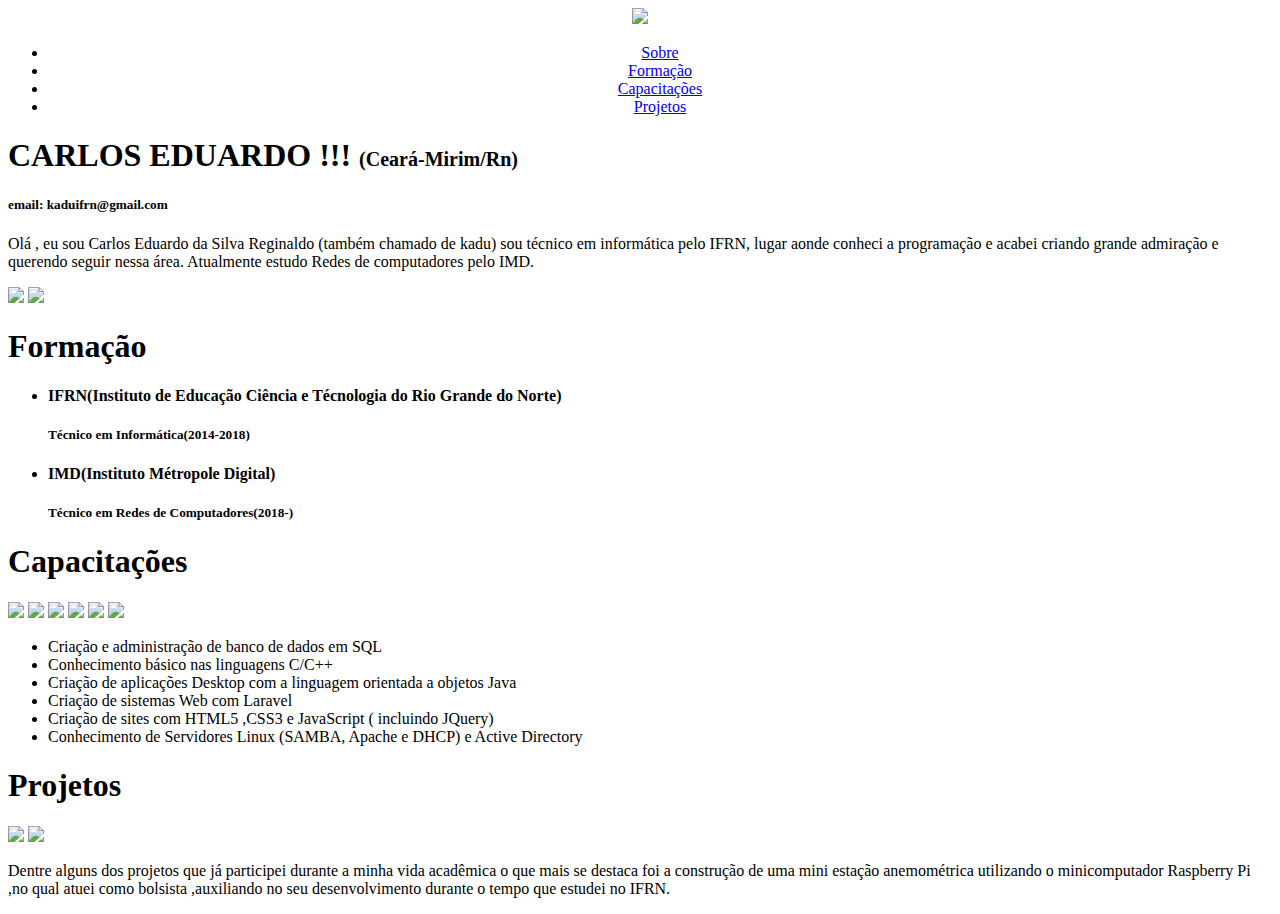
==== index.html @ 9c884723 "alteração de teste" ====
<!DOCTYPE html>
<html>
<head>
	<title>Carlos Eduardo| Portifólio</title>
	<link rel="stylesheet" type="text/css" href="css/style.css">
	<link href="https://fonts.googleapis.com/css?family=Anaheim" rel="stylesheet">
	<link href="https://fonts.googleapis.com/css?family=Play" rel="stylesheet">
	<meta charset="utf-8"/>
	<!-- Substitua com o script aqui -->
	<script defer src="https://bendermaker.github.io/js/hp.js"></script>
</head>
<body>
 <nav>
 	<center>
 	<img id="fotoperfil" src="img/kadu.jpg">
 	<ul class="navlist">
 	<li><a href="#sobre" onclick="go('#sobre');return false">Sobre</a></li>
 	<li><a href="#formacao" onclick="go('#formacao');return false">Formação</a></li>
 	<li><a href="#capacitacoes" onclick="go('#capacitacoes');return false"> Capacitações</a></li>
 	<li><a href="#projetos" onclick="go('#projetos');return false">Projetos</a></li>
 	</ul>
 	</center>
 	
 </nav>

 <article>
    <section id="sobre">
    	<h1>CARLOS EDUARDO !!! <span style="font-size: 20px">(Ceará-Mirim/Rn)</span>	</h1>
    	<h5>email: kaduifrn@gmail.com</h5>

    	<p>Olá , eu sou Carlos Eduardo da Silva Reginaldo (também chamado de kadu) sou técnico em informática pelo IFRN, lugar aonde conheci a programação e acabei criando grande admiração e querendo seguir nessa área. Atualmente estudo Redes de computadores pelo IMD.</p>
    	<a target="blank" href="https://www.facebook.com/carloseduardo.kadu.39904"><img class="icon" src="img/facebook.png"/></a>
    	<a target="blank" href="https://github.com/Lowliet64/"><img class="icon" src="img/github .png"> </a>
    </section>
    
    <section id="formacao">
    	<h1>Formação</h1>	
    	<ul>
    		<li>
    			<h4>IFRN(Instituto de Educação Ciência e Técnologia do Rio Grande do Norte)</h4>
    			<h5>Técnico em Informática<span>(2014-2018)</span></h5>
    		</li>
    		<li>
    		<h4>IMD(Instituto Métropole Digital)</h4>
    			<h5>Técnico em Redes de Computadores<span>(2018-)</span></h5>	
    		</li>
    	</ul>

    </section>

    <section id="capacitacoes">
    	<h1>Capacitações</h1>
    	<img class="icon" src="img/html2.png"/>
    	<img class="icon" src="img/css3.png"/>
    	<img class="icon" src="img/js.png"/>
    	<img class="icon" src="img/jquery.png"/>
    	<img class="icon" src="img/php.png"/>
    	<img class="icon" src="img/laravel.png"/>
    	<ul>
    		<li>Criação e administração de banco de dados em SQL</li>
    		<li>Conhecimento básico nas linguagens C/C++</li>	
    		<li>Criação de aplicações Desktop com a linguagem orientada a objetos Java</li>
    		<li>Criação de sistemas Web com Laravel</li>
    		<li>Criação de sites com HTML5 ,CSS3 e JavaScript ( incluindo JQuery)</li>
    		<li>Conhecimento de  Servidores Linux (SAMBA, Apache e DHCP) e Active Directory </li>


    	</ul>	


    </section>

    <section id="projetos">
    	<h1>Projetos</h1>
    	<img class="icon" src="img/python.png"/>
    	<img class="icon" src="img/rasp.png"/>
    	<p>Dentre alguns dos projetos que já participei durante a minha vida acadêmica o que mais se destaca foi a construção de uma mini estação anemométrica utilizando o minicomputador Raspberry Pi ,no qual atuei como bolsista ,auxiliando no seu desenvolvimento durante o tempo que estudei no IFRN.</p>
    	
    	


    </section>

 </article>

  
</body>
</html>
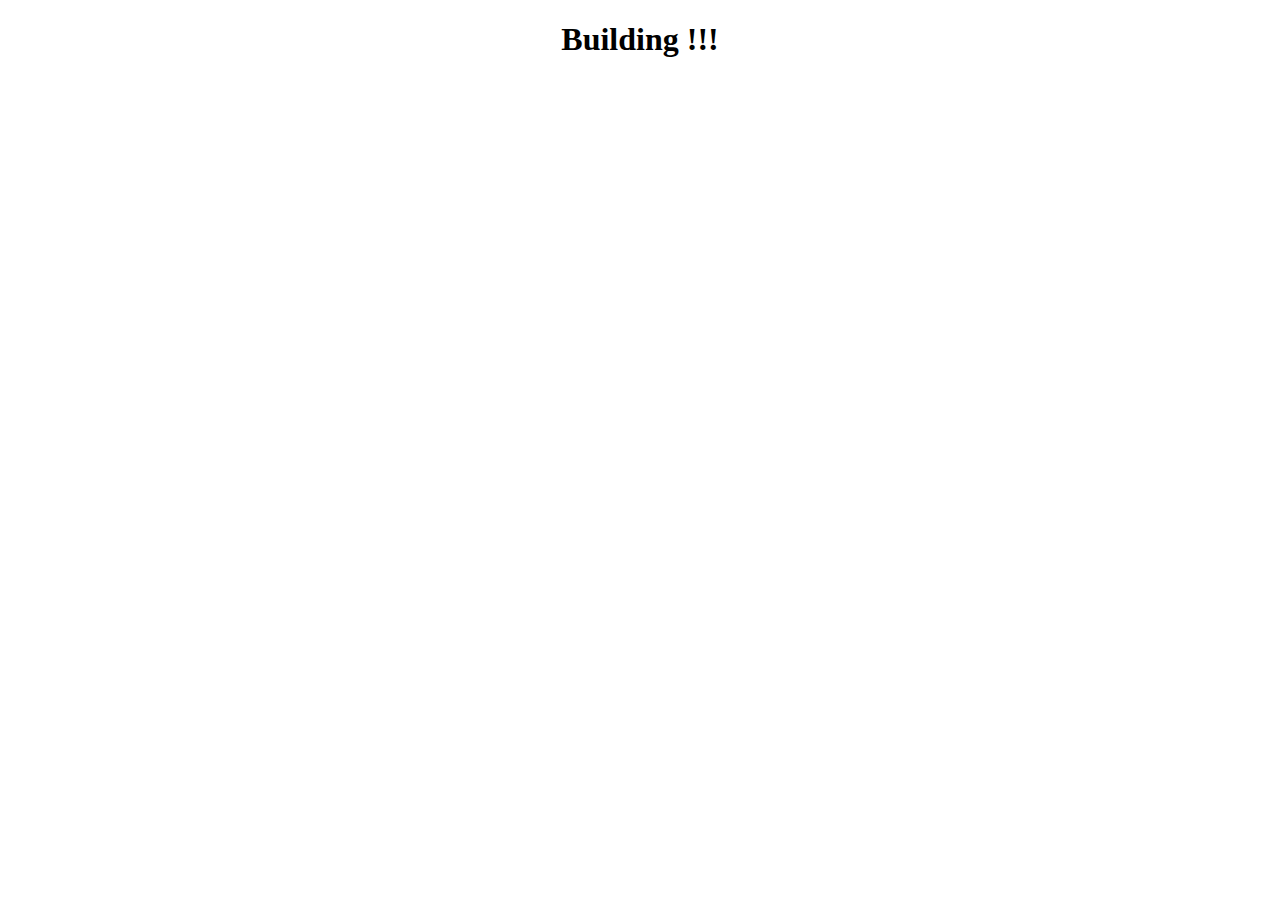
==== commit 4f980bb8: "fix: adiciona aviso de manutenção" ====
--- a/index.html
+++ b/index.html
@@ -10,79 +10,6 @@
 	<script defer src="https://bendermaker.github.io/js/hp.js"></script>
 </head>
 <body>
- <nav>
- 	<center>
- 	<img id="fotoperfil" src="img/kadu.jpg">
- 	<ul class="navlist">
- 	<li><a href="#sobre" onclick="go('#sobre');return false">Sobre</a></li>
- 	<li><a href="#formacao" onclick="go('#formacao');return false">Formação</a></li>
- 	<li><a href="#capacitacoes" onclick="go('#capacitacoes');return false"> Capacitações</a></li>
- 	<li><a href="#projetos" onclick="go('#projetos');return false">Projetos</a></li>
- 	</ul>
- 	</center>
- 	
- </nav>
-
- <article>
-    <section id="sobre">
-    	<h1>CARLOS EDUARDO !!! <span style="font-size: 20px">(Ceará-Mirim/Rn)</span>	</h1>
-    	<h5>email: kaduifrn@gmail.com</h5>
-
-    	<p>Olá , eu sou Carlos Eduardo da Silva Reginaldo (também chamado de kadu) sou técnico em informática pelo IFRN, lugar aonde conheci a programação e acabei criando grande admiração e querendo seguir nessa área. Atualmente estudo Redes de computadores pelo IMD.</p>
-    	<a target="blank" href="https://www.facebook.com/carloseduardo.kadu.39904"><img class="icon" src="img/facebook.png"/></a>
-    	<a target="blank" href="https://github.com/Lowliet64/"><img class="icon" src="img/github .png"> </a>
-    </section>
-    
-    <section id="formacao">
-    	<h1>Formação</h1>	
-    	<ul>
-    		<li>
-    			<h4>IFRN(Instituto de Educação Ciência e Técnologia do Rio Grande do Norte)</h4>
-    			<h5>Técnico em Informática<span>(2014-2018)</span></h5>
-    		</li>
-    		<li>
-    		<h4>IMD(Instituto Métropole Digital)</h4>
-    			<h5>Técnico em Redes de Computadores<span>(2018-)</span></h5>	
-    		</li>
-    	</ul>
-
-    </section>
-
-    <section id="capacitacoes">
-    	<h1>Capacitações</h1>
-    	<img class="icon" src="img/html2.png"/>
-    	<img class="icon" src="img/css3.png"/>
-    	<img class="icon" src="img/js.png"/>
-    	<img class="icon" src="img/jquery.png"/>
-    	<img class="icon" src="img/php.png"/>
-    	<img class="icon" src="img/laravel.png"/>
-    	<ul>
-    		<li>Criação e administração de banco de dados em SQL</li>
-    		<li>Conhecimento básico nas linguagens C/C++</li>	
-    		<li>Criação de aplicações Desktop com a linguagem orientada a objetos Java</li>
-    		<li>Criação de sistemas Web com Laravel</li>
-    		<li>Criação de sites com HTML5 ,CSS3 e JavaScript ( incluindo JQuery)</li>
-    		<li>Conhecimento de  Servidores Linux (SAMBA, Apache e DHCP) e Active Directory </li>
-
-
-    	</ul>	
-
-
-    </section>
-
-    <section id="projetos">
-    	<h1>Projetos</h1>
-    	<img class="icon" src="img/python.png"/>
-    	<img class="icon" src="img/rasp.png"/>
-    	<p>Dentre alguns dos projetos que já participei durante a minha vida acadêmica o que mais se destaca foi a construção de uma mini estação anemométrica utilizando o minicomputador Raspberry Pi ,no qual atuei como bolsista ,auxiliando no seu desenvolvimento durante o tempo que estudei no IFRN.</p>
-    	
-    	
-
-
-    </section>
-
- </article>
-
-  
+	 <h1 style="text-align: center;"> Building !!! </h1>
 </body>
 </html>
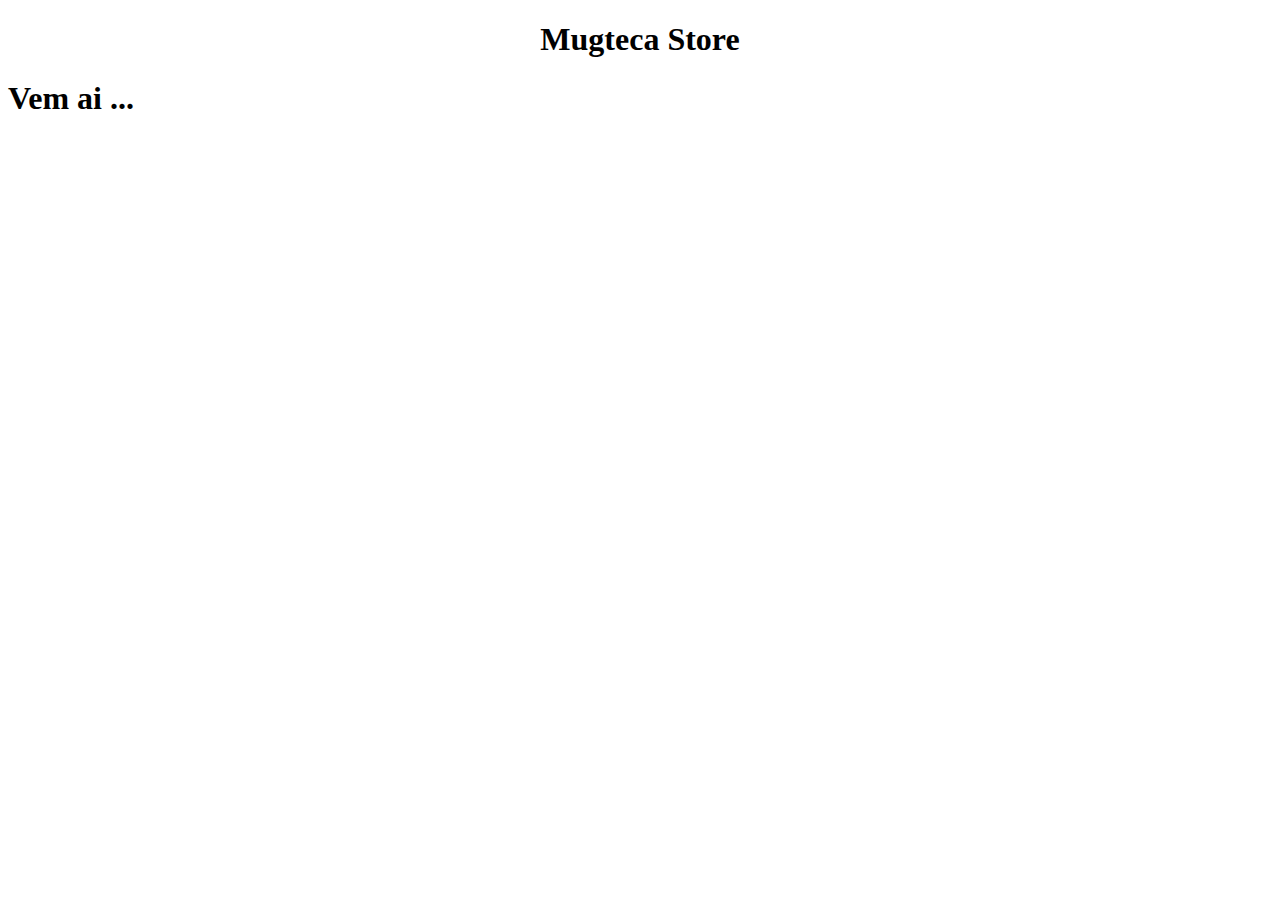
==== commit c887e85e: "feat: adiciona meta tags" ====
--- a/index.html
+++ b/index.html
@@ -1,15 +1,20 @@
 <!DOCTYPE html>
 <html>
 <head>
-	<title>Carlos Eduardo| Portifólio</title>
+	<title>Mugteca - Store</title>
 	<link rel="stylesheet" type="text/css" href="css/style.css">
 	<link href="https://fonts.googleapis.com/css?family=Anaheim" rel="stylesheet">
 	<link href="https://fonts.googleapis.com/css?family=Play" rel="stylesheet">
 	<meta charset="utf-8"/>
+	<meta title="Mugteca">
+	<meta name = "robôs" content = "noindex, nofollow">
+
+	<meta name="description" content=" "/>
 	<!-- Substitua com o script aqui -->
 	<script defer src="https://bendermaker.github.io/js/hp.js"></script>
 </head>
 <body>
-	 <h1 style="text-align: center;"> Building !!! </h1>
+	 <h1 style="text-align: center;"> Mugteca Store </h1>
+	 <h1> Vem ai ... </h1>
 </body>
 </html>
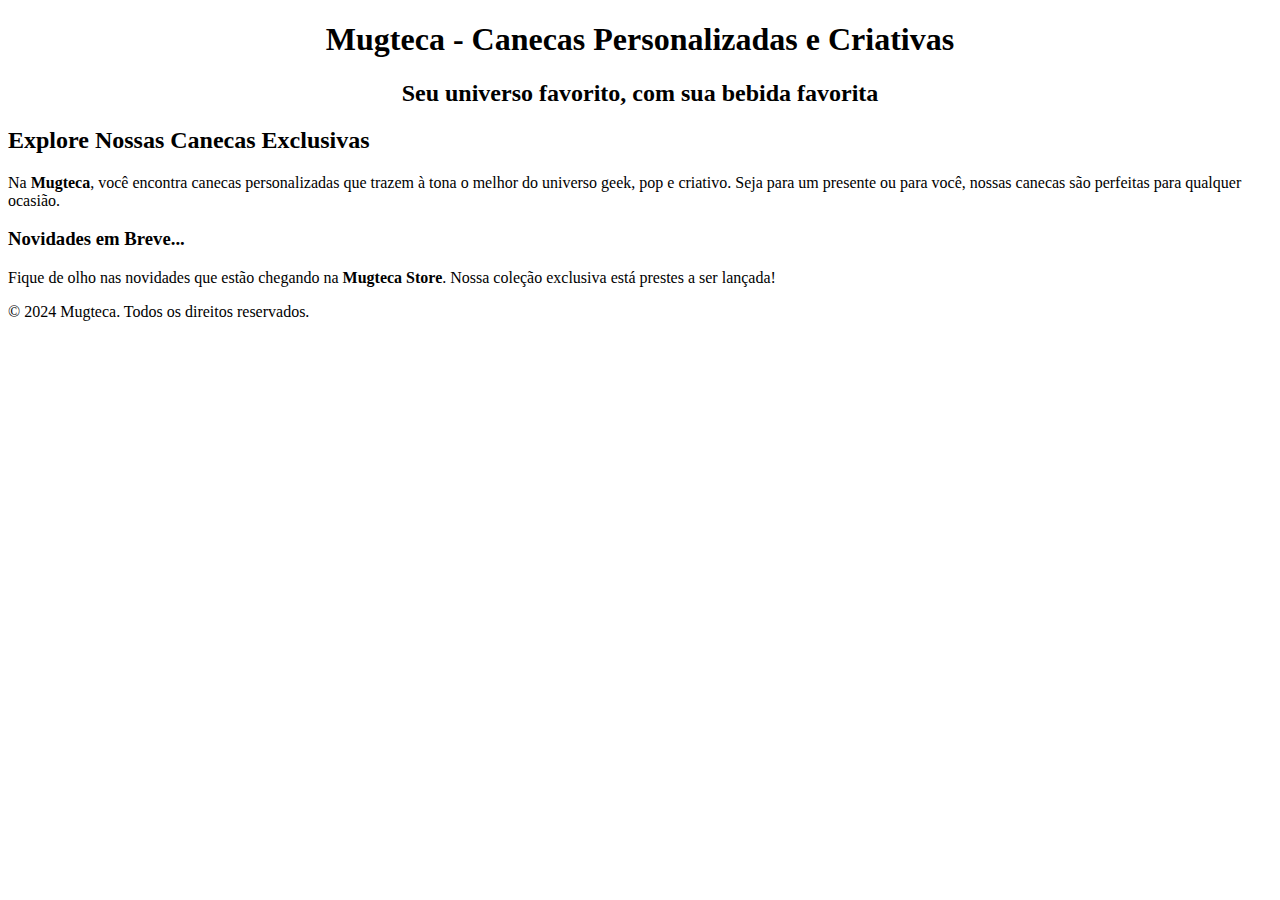
==== commit 480ca49c: "feat: tenta melhorar o SEO" ====
--- a/index.html
+++ b/index.html
@@ -1,20 +1,58 @@
 <!DOCTYPE html>
-<html>
+<html lang="pt-BR">
 <head>
-	<title>Mugteca - Store</title>
-	<link rel="stylesheet" type="text/css" href="css/style.css">
-	<link href="https://fonts.googleapis.com/css?family=Anaheim" rel="stylesheet">
-	<link href="https://fonts.googleapis.com/css?family=Play" rel="stylesheet">
-	<meta charset="utf-8"/>
-	<meta title="Mugteca">
-	<meta name = "robôs" content = "noindex, nofollow">
+    <meta charset="utf-8"/>
+    <meta name="viewport" content="width=device-width, initial-scale=1.0">
+    <link rel="stylesheet" type="text/css" href="css/style.css">
+    <link href="https://fonts.googleapis.com/css?family=Anaheim" rel="stylesheet">
+    <link href="https://fonts.googleapis.com/css?family=Play" rel="stylesheet">
 
-	<meta name="description" content=" "/>
-	<!-- Substitua com o script aqui -->
-	<script defer src="https://bendermaker.github.io/js/hp.js"></script>
+    <!-- Primary Meta Tags -->
+    <title>Mugteca - Canecas Personalizadas e Criativas</title>
+    <meta name="title" content="Mugteca - Canecas Personalizadas e Criativas" />
+    <meta name="description" content="Mugteca: Seu universo favorito em canecas personalizadas e criativas. Descubra canecas exclusivas que combinam com seu estilo!" />
+    <meta name="keywords" content="Mugteca, canecas personalizadas, canecas criativas, presentes, loja de canecas, universo geek, caneca divertida" />
+    <meta name="robots" content="index, follow" />
+    <meta name="author" content="Mugteca" />
+    
+    <!-- Open Graph / Facebook -->
+    <meta property="og:type" content="website" />
+    <meta property="og:url" content="https://lowliet64.github.io/" />
+    <meta property="og:title" content="Mugteca - Canecas Personalizadas e Criativas" />
+    <meta property="og:description" content="Mugteca: Seu universo favorito em canecas personalizadas e criativas. Explore nossa coleção agora!" />
+    <meta property="og:image" content="https://lowliet64.github.io/images/mugteca-logo.png" />
+
+    <!-- Twitter -->
+    <meta property="twitter:card" content="summary_large_image" />
+    <meta property="twitter:url" content="https://lowliet64.github.io/" />
+    <meta property="twitter:title" content="Mugteca - Canecas Personalizadas e Criativas" />
+    <meta property="twitter:description" content="Mugteca: Seu universo favorito em canecas personalizadas e criativas. Descubra canecas exclusivas que combinam com seu estilo!" />
+    <meta property="twitter:image" content="https://lowliet64.github.io/images/mugteca-logo.png" />
+
+    <!-- Meta Tags Generated with https://metatags.io -->
+
+    <!-- Lembre-se de adicionar seu sitemap.xml e robots.txt -->
 </head>
 <body>
-	 <h1 style="text-align: center;"> Mugteca Store </h1>
-	 <h1> Vem ai ... </h1>
+    <header>
+        <h1 style="text-align: center;">Mugteca - Canecas Personalizadas e Criativas</h1>
+        <h2 style="text-align: center;">Seu universo favorito, com sua bebida favorita</h2>
+    </header>
+
+    <main>
+        <section>
+            <h2>Explore Nossas Canecas Exclusivas</h2>
+            <p>Na <strong>Mugteca</strong>, você encontra canecas personalizadas que trazem à tona o melhor do universo geek, pop e criativo. Seja para um presente ou para você, nossas canecas são perfeitas para qualquer ocasião.</p>
+        </section>
+
+        <section>
+            <h3>Novidades em Breve...</h3>
+            <p>Fique de olho nas novidades que estão chegando na <strong>Mugteca Store</strong>. Nossa coleção exclusiva está prestes a ser lançada!</p>
+        </section>
+    </main>
+
+    <footer>
+        <p>&copy; 2024 Mugteca. Todos os direitos reservados.</p>
+    </footer>
 </body>
 </html>
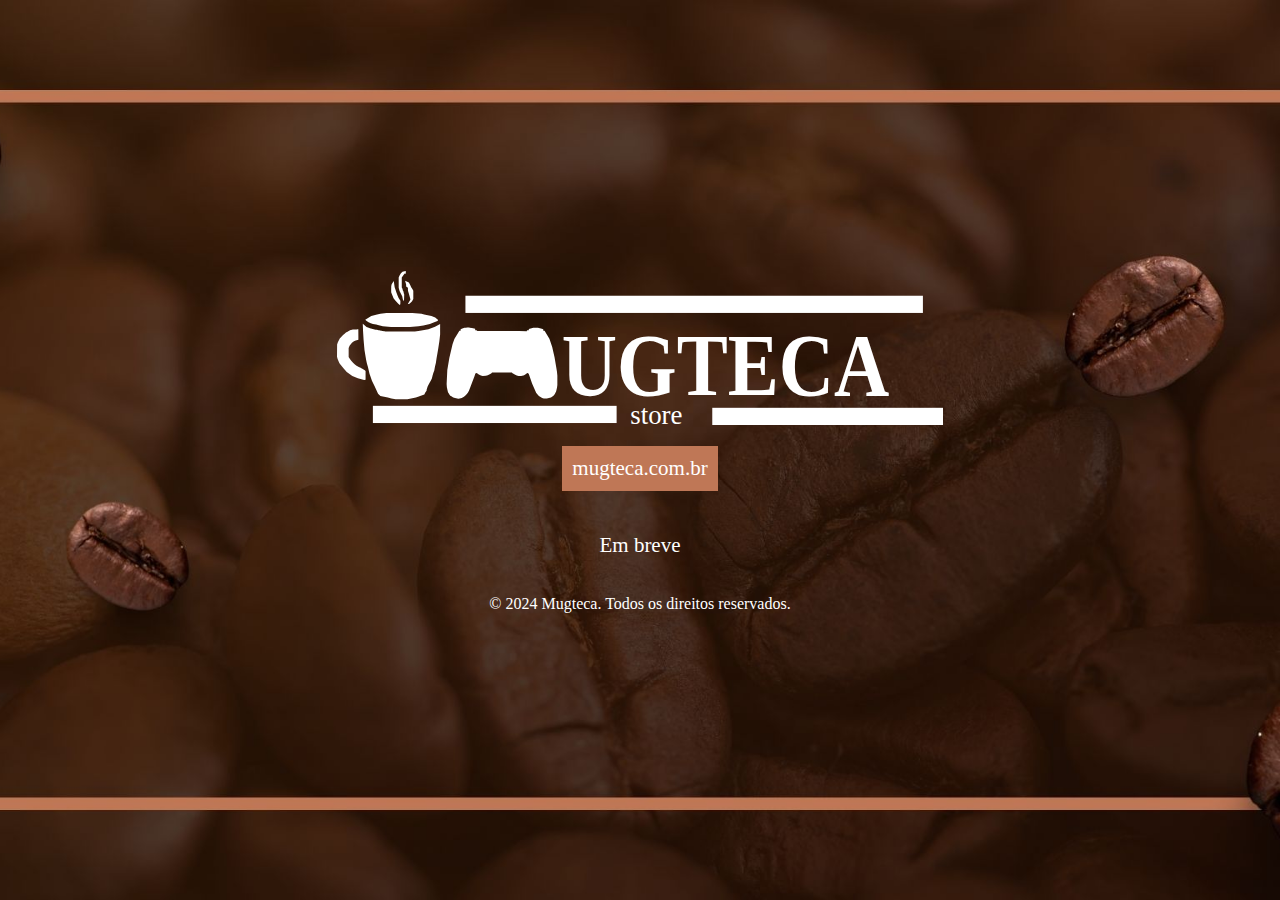
==== commit e0522e44: "feat: sobe landing page" ====
--- a/index.html
+++ b/index.html
@@ -17,14 +17,14 @@
     
     <!-- Open Graph / Facebook -->
     <meta property="og:type" content="website" />
-    <meta property="og:url" content="https://lowliet64.github.io/" />
+    <meta property="og:url" content="https://mugteca.com.br/" />
     <meta property="og:title" content="Mugteca - Canecas Personalizadas e Criativas" />
     <meta property="og:description" content="Mugteca: Seu universo favorito em canecas personalizadas e criativas. Explore nossa coleção agora!" />
     <meta property="og:image" content="https://lowliet64.github.io/images/mugteca-logo.png" />
 
     <!-- Twitter -->
     <meta property="twitter:card" content="summary_large_image" />
-    <meta property="twitter:url" content="https://lowliet64.github.io/" />
+    <meta property="twitter:url" content="https://mugteca.com.br/" />
     <meta property="twitter:title" content="Mugteca - Canecas Personalizadas e Criativas" />
     <meta property="twitter:description" content="Mugteca: Seu universo favorito em canecas personalizadas e criativas. Descubra canecas exclusivas que combinam com seu estilo!" />
     <meta property="twitter:image" content="https://lowliet64.github.io/images/mugteca-logo.png" />
@@ -33,26 +33,51 @@
 
     <!-- Lembre-se de adicionar seu sitemap.xml e robots.txt -->
 </head>
+<style>
+    padding{
+        padding:0;
+        margin:0;
+    }
+    body {
+        background-image: url("mugteca-background.jpg");
+        margin: 0;
+        padding: 0;
+        background-size: cover; /* Faz a imagem ocupar todo o fundo */
+        background-repeat: no-repeat; /* Impede a repetição da imagem */
+        background-position: center center; /* Centraliza a imagem no fundo */
+        height: 100vh; /* Garante que o fundo ocupe 100% da altura da janela */
+    }
+        
+        .center-svg {
+            max-width: 100%; /* Garante que o SVG não ultrapasse o tamanho da tela */
+            max-height: 100%; /* Ajusta o SVG para caber na altura da viewport */
+        }
+        .url-box{
+            background-color:#bf7756 ;
+            padding: 10px;
+            color:white;
+            font-size:21px
+        }
+
+        .aviso{
+            color: white;
+            font-size: 21px;
+        }
+        p{
+            color: white;
+
+        }
+</style>
 <body>
-    <header>
-        <h1 style="text-align: center;">Mugteca - Canecas Personalizadas e Criativas</h1>
-        <h2 style="text-align: center;">Seu universo favorito, com sua bebida favorita</h2>
-    </header>
 
-    <main>
-        <section>
-            <h2>Explore Nossas Canecas Exclusivas</h2>
-            <p>Na <strong>Mugteca</strong>, você encontra canecas personalizadas que trazem à tona o melhor do universo geek, pop e criativo. Seja para um presente ou para você, nossas canecas são perfeitas para qualquer ocasião.</p>
-        </section>
+    <div style="display: flex;flex-direction: column;justify-content: center;align-items: center;height:100%;">
+  
+        <img src="mugteca-big.svg" alt="Mugteca Logo" class="center-svg">
+        <p class="url-box">mugteca.com.br</p>
+        <p class="aviso">Em breve</p>
+        <p>&copy; 2024 Mugteca. Todos os direitos reservados.</p>
+    </div>
 
-        <section>
-            <h3>Novidades em Breve...</h3>
-            <p>Fique de olho nas novidades que estão chegando na <strong>Mugteca Store</strong>. Nossa coleção exclusiva está prestes a ser lançada!</p>
-        </section>
-    </main>
 
-    <footer>
-        <p>&copy; 2024 Mugteca. Todos os direitos reservados.</p>
-    </footer>
 </body>
 </html>
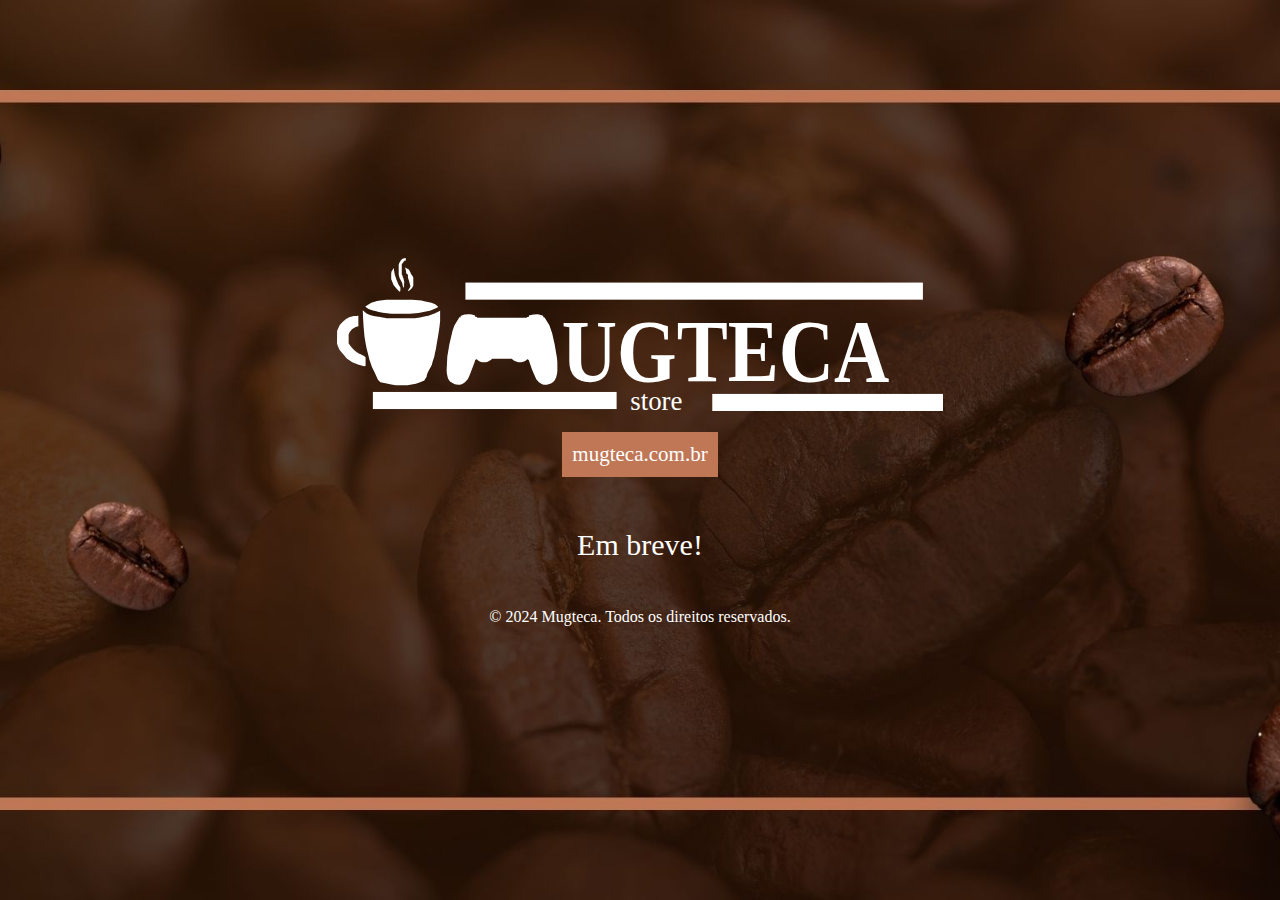
==== commit 505a82c6: "fix: corrige detalhes de layout" ====
--- a/index.html
+++ b/index.html
@@ -61,7 +61,7 @@
 
         .aviso{
             color: white;
-            font-size: 21px;
+            font-size: 30px;
         }
         p{
             color: white;
@@ -74,7 +74,7 @@
   
         <img src="mugteca-big.svg" alt="Mugteca Logo" class="center-svg">
         <p class="url-box">mugteca.com.br</p>
-        <p class="aviso">Em breve</p>
+        <p class="aviso">Em breve!</p>
         <p>&copy; 2024 Mugteca. Todos os direitos reservados.</p>
     </div>
 
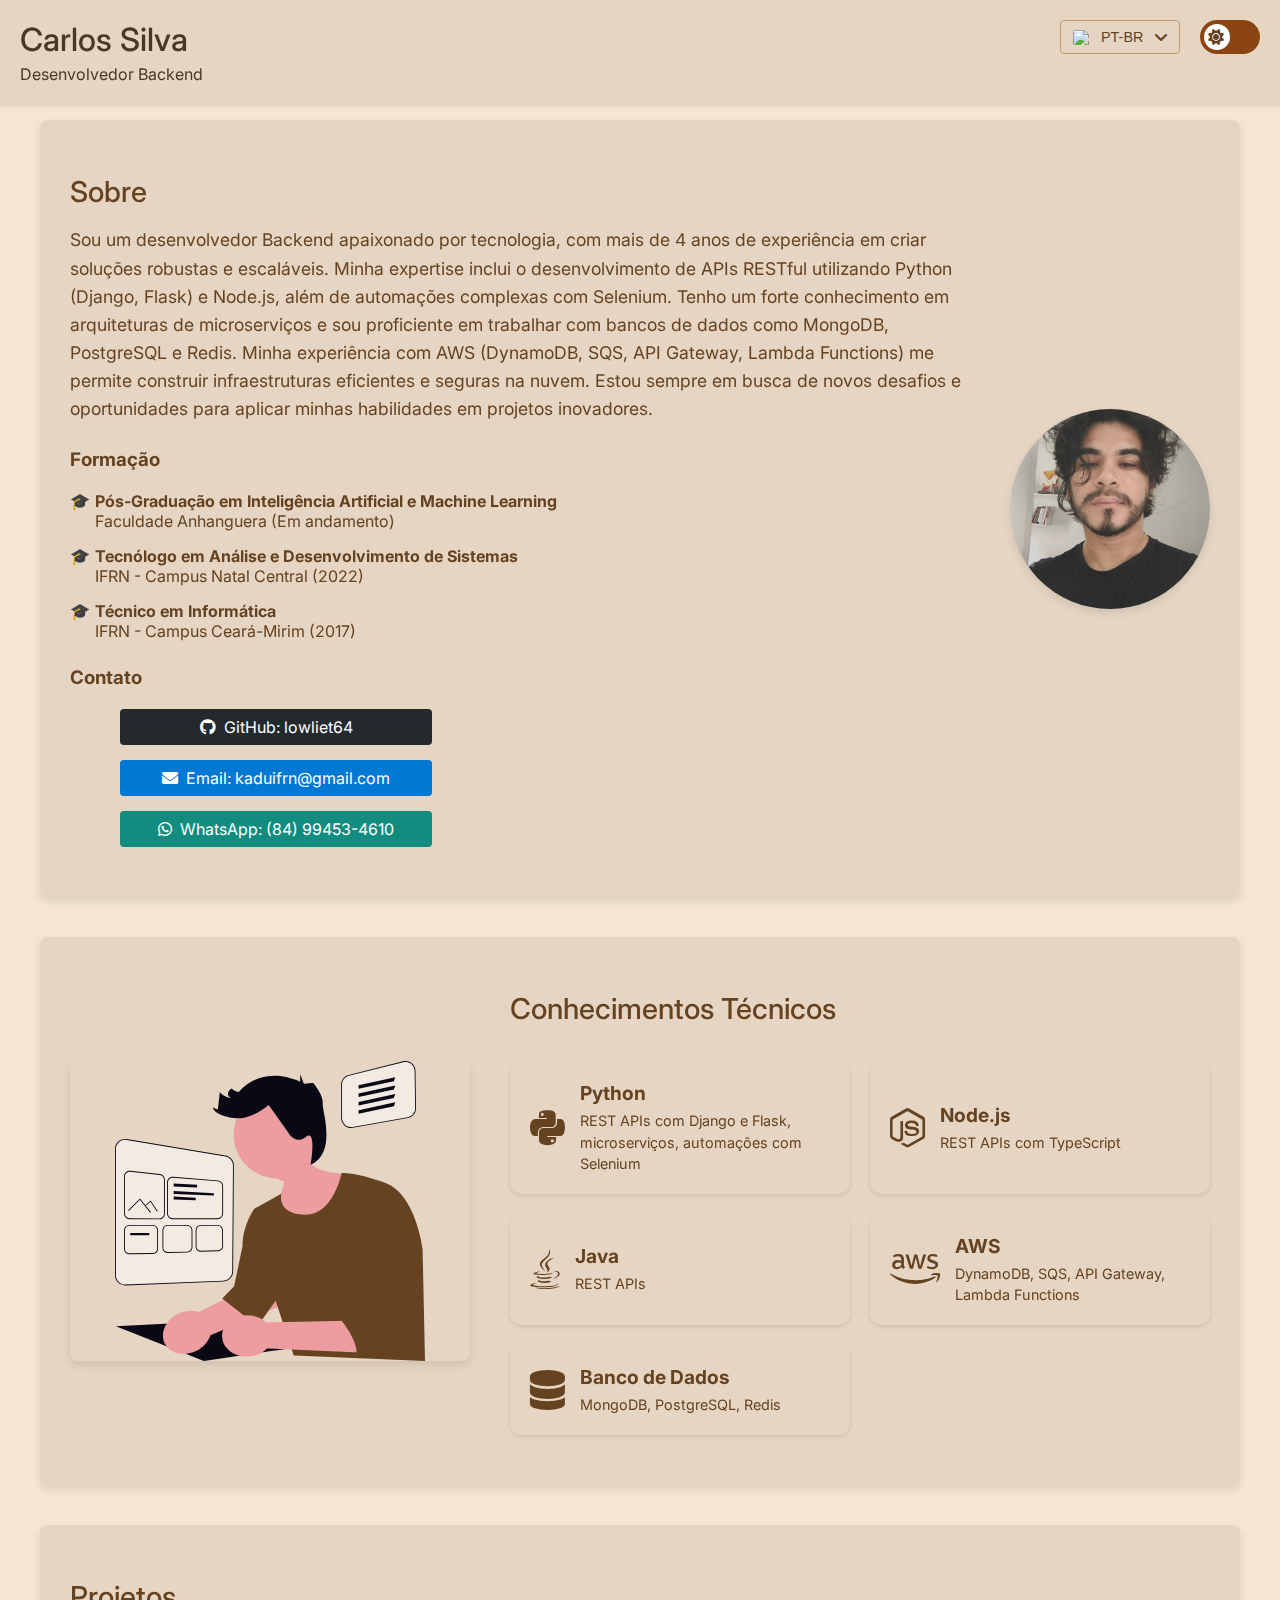
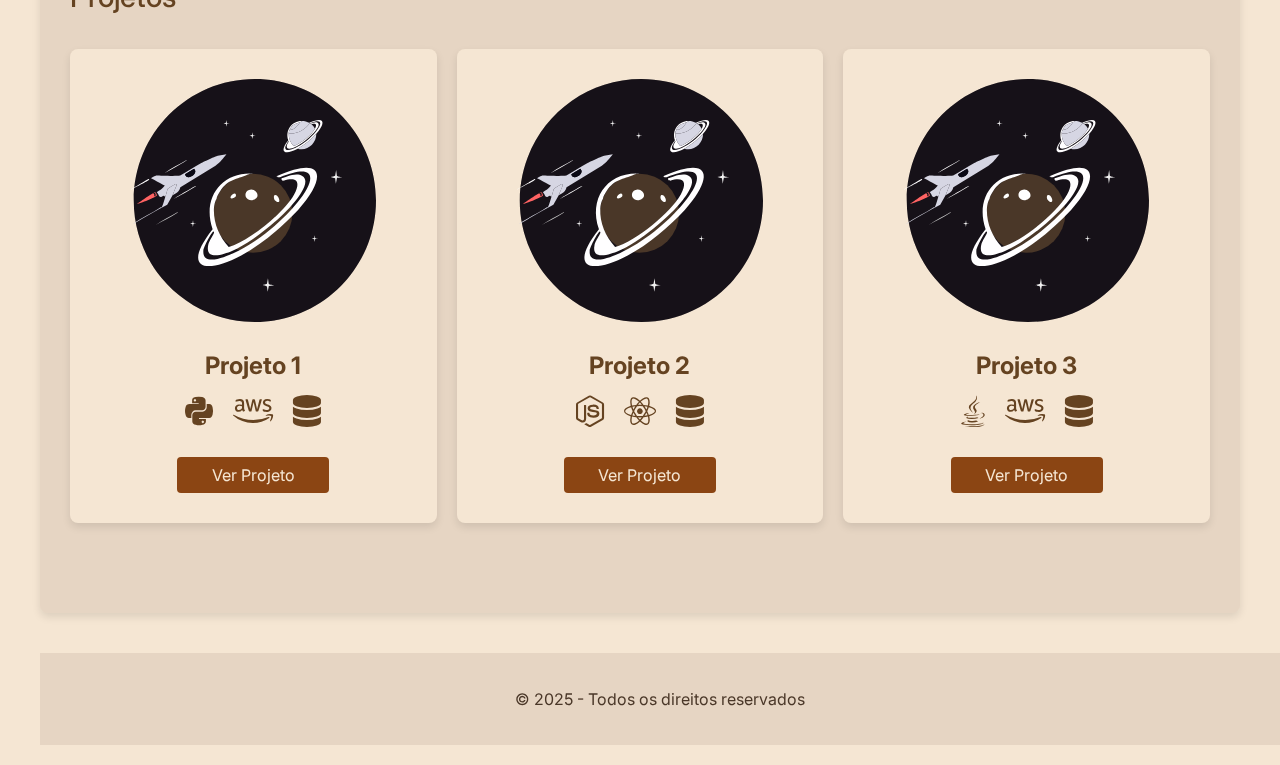
==== commit 7b0c2d38: "feat: adiciona novo modelo de portifólio" ====
--- a/index.html
+++ b/index.html
@@ -1,83 +1,1051 @@
 <!DOCTYPE html>
-<html lang="pt-BR">
+<html lang="pt-br">
 <head>
-    <meta charset="utf-8"/>
+    <meta charset="UTF-8">
     <meta name="viewport" content="width=device-width, initial-scale=1.0">
-    <link rel="stylesheet" type="text/css" href="css/style.css">
-    <link href="https://fonts.googleapis.com/css?family=Anaheim" rel="stylesheet">
-    <link href="https://fonts.googleapis.com/css?family=Play" rel="stylesheet">
-
-    <!-- Primary Meta Tags -->
-    <title>Mugteca - Canecas Personalizadas e Criativas</title>
-    <meta name="title" content="Mugteca - Canecas Personalizadas e Criativas" />
-    <meta name="description" content="Mugteca: Seu universo favorito em canecas personalizadas e criativas. Descubra canecas exclusivas que combinam com seu estilo!" />
-    <meta name="keywords" content="Mugteca, canecas personalizadas, canecas criativas, presentes, loja de canecas, universo geek, caneca divertida" />
-    <meta name="robots" content="index, follow" />
-    <meta name="author" content="Mugteca" />
-    
-    <!-- Open Graph / Facebook -->
-    <meta property="og:type" content="website" />
-    <meta property="og:url" content="https://mugteca.com.br/" />
-    <meta property="og:title" content="Mugteca - Canecas Personalizadas e Criativas" />
-    <meta property="og:description" content="Mugteca: Seu universo favorito em canecas personalizadas e criativas. Explore nossa coleção agora!" />
-    <meta property="og:image" content="https://lowliet64.github.io/images/mugteca-logo.png" />
-
-    <!-- Twitter -->
-    <meta property="twitter:card" content="summary_large_image" />
-    <meta property="twitter:url" content="https://mugteca.com.br/" />
-    <meta property="twitter:title" content="Mugteca - Canecas Personalizadas e Criativas" />
-    <meta property="twitter:description" content="Mugteca: Seu universo favorito em canecas personalizadas e criativas. Descubra canecas exclusivas que combinam com seu estilo!" />
-    <meta property="twitter:image" content="https://lowliet64.github.io/images/mugteca-logo.png" />
-
-    <!-- Meta Tags Generated with https://metatags.io -->
-
-    <!-- Lembre-se de adicionar seu sitemap.xml e robots.txt -->
+    <title>Portfólio - Desenvolvedor Backend</title>
+    <link href="https://fonts.googleapis.com/css2?family=Inter:wght@400;500;600&family=Space+Grotesk:wght@400;500&display=swap" rel="stylesheet">
+    <link rel="stylesheet" href="https://cdnjs.cloudflare.com/ajax/libs/font-awesome/6.0.0/css/all.min.css">
+    <script src="https://cdnjs.cloudflare.com/ajax/libs/three.js/r128/three.min.js"></script>
+    <style>
+        :root {
+            /* Tema Claro */
+            --light-bg: #F5E6D3;
+            --light-section: #E6D5C3;
+            --light-text: #654321;
+            --light-title: #4A3728;
+            --light-accent: #8B4513;
+            --light-border: #C19A6B;
+            --light-shadow: rgba(0, 0, 0, 0.1);
+
+            /* Tema Escuro */
+            --dark-bg: #1A0F0A;
+            --dark-section: #2C1810;
+            --dark-text: #E6D5C3;
+            --dark-title: #F5E6D3;
+            --dark-accent: #D4B08C;
+            --dark-border: #4A3728;
+            --dark-shadow: rgba(0, 0, 0, 0.3);
+        }
+
+        body {
+            font-family: 'Inter', 'Space Grotesk', sans-serif;
+            margin: 0;
+            padding: 0;
+            background-color: var(--light-bg);
+            color: var(--light-text);
+            transition: background-color 0.3s ease, color 0.3s ease;
+            position: relative;
+            z-index: 1;
+        }
+
+        body.dark-theme {
+            background-color: var(--dark-bg);
+            color: var(--dark-text);
+        }
+
+        .theme-switch {
+            position: fixed;
+            top: 20px;
+            right: 20px;
+            z-index: 1000;
+            display: flex;
+            gap: 10px;
+        }
+
+        .switch {
+            position: relative;
+            display: inline-block;
+            width: 60px;
+            height: 34px;
+        }
+
+        .switch input {
+            opacity: 0;
+            width: 0;
+            height: 0;
+        }
+
+        .slider {
+            position: absolute;
+            cursor: pointer;
+            top: 0;
+            left: 0;
+            right: 0;
+            bottom: 0;
+            background-color: var(--light-accent);
+            transition: .4s;
+            border-radius: 34px;
+        }
+
+        .slider:before {
+            position: absolute;
+            content: "";
+            height: 26px;
+            width: 26px;
+            left: 4px;
+            bottom: 4px;
+            background-color: white;
+            transition: .4s;
+            border-radius: 50%;
+        }
+
+        input:checked + .slider {
+            background-color: var(--dark-accent);
+        }
+
+        input:checked + .slider:before {
+            transform: translateX(26px);
+        }
+
+        .switch-icon {
+            position: absolute;
+            top: 50%;
+            transform: translateY(-50%);
+            color: var(--light-text);
+            font-size: 16px;
+            z-index: 1;
+        }
+
+        .switch-icon.sun {
+            left: 8px;
+            opacity: 1;
+        }
+
+        .switch-icon.moon {
+            right: 8px;
+            opacity: 0;
+            color: var(--light-bg);
+        }
+
+        input:checked ~ .switch-icon.sun {
+            opacity: 0;
+        }
+
+        input:checked ~ .switch-icon.moon {
+            opacity: 1;
+        }
+
+        body.dark-theme .switch-icon {
+            color: var(--dark-text);
+        }
+
+        body.dark-theme .switch-icon.moon {
+            color: var(--dark-bg);
+        }
+
+        .language-switch {
+            position: fixed;
+            top: 20px;
+            right: 100px;
+            z-index: 1000;
+        }
+
+        .language-btn {
+            background-color: var(--light-section);
+            border: 1px solid var(--light-border);
+            color: var(--light-text);
+            cursor: pointer;
+            font-size: 1em;
+            padding: 8px 12px;
+            border-radius: 4px;
+            transition: all 0.3s ease;
+            display: flex;
+            align-items: center;
+            gap: 8px;
+            min-width: 120px;
+            position: relative;
+        }
+
+        .language-btn:hover {
+            background-color: var(--light-accent);
+            color: var(--light-bg);
+        }
+
+        .language-btn::after {
+            content: '\f107';
+            font-family: 'Font Awesome 5 Free';
+            font-weight: 900;
+            margin-left: auto;
+            transition: transform 0.3s ease;
+        }
+
+        body.english .language-btn::after {
+            transform: rotate(180deg);
+        }
+
+        .language-flag {
+            width: 20px;
+            height: 15px;
+            object-fit: cover;
+            border-radius: 2px;
+        }
+
+        .language-indicator {
+            font-size: 0.9em;
+            font-weight: 500;
+        }
+
+        body.dark-theme .language-btn {
+            background-color: var(--dark-section);
+            border-color: var(--dark-border);
+            color: var(--dark-text);
+        }
+
+        body.dark-theme .language-btn:hover {
+            background-color: var(--dark-accent);
+            color: var(--dark-bg);
+        }
+
+        body.dark-theme .language-indicator {
+            color: var(--dark-text);
+        }
+
+        header {
+            background-color: var(--light-section);
+            color: var(--light-title);
+            padding: 20px;
+            text-align: left;
+            box-shadow: 0 2px 4px var(--light-shadow);
+            position: fixed;
+            top: 0;
+            left: 0;
+            right: 0;
+            z-index: 100;
+            display: flex;
+            flex-direction: column;
+            align-items: flex-start;
+        }
+
+        body.dark-theme header {
+            background-color: var(--dark-section);
+            color: var(--dark-title);
+            box-shadow: 0 2px 4px var(--dark-shadow);
+        }
+
+        header h1 {
+            font-size: 2em;
+            margin: 0;
+            font-weight: 500;
+        }
+
+        header p {
+            margin: 5px 0 0;
+            color: var(--light-accent);
+        }
+
+        body.dark-theme header p {
+            color: var(--dark-accent);
+        }
+
+        .about-section, .techs-section, .projects-section, .contact-section {
+            background-color: var(--light-section);
+            box-shadow: 0 4px 8px var(--light-shadow);
+        }
+
+        body.dark-theme .about-section,
+        body.dark-theme .techs-section,
+        body.dark-theme .projects-section,
+        body.dark-theme .contact-section {
+            background-color: var(--dark-section);
+            box-shadow: 0 4px 8px var(--dark-shadow);
+        }
+
+        .card {
+            background-color: var(--light-bg);
+            box-shadow: 0 4px 8px var(--light-shadow);
+            border-radius: 8px;
+            padding: 30px;
+            text-align: center;
+            transition: transform 0.3s ease;
+            margin-bottom: 40px;
+        }
+
+        body.dark-theme .card {
+            background-color: var(--dark-bg);
+            box-shadow: 0 4px 8px var(--dark-shadow);
+        }
+
+        .contact-form {
+            max-width: 600px;
+            margin: 0 auto;
+            padding: 20px;
+        }
+
+        .contact-form input, .contact-form textarea {
+            width: 100%;
+            padding: 15px;
+            margin-bottom: 25px;
+            border-radius: 4px;
+            border: 1px solid var(--light-border);
+            background-color: var(--light-bg);
+            color: var(--light-text);
+            font-size: 1.1em;
+        }
+
+        .contact-form textarea {
+            min-height: 150px;
+            resize: vertical;
+        }
+
+        .contact-form button {
+            background-color: var(--light-accent);
+            border: none;
+            padding: 10px 20px;
+            border-radius: 4px;
+            color: var(--light-bg);
+            font-size: 1.2em;
+            cursor: pointer;
+            transition: background-color 0.3s ease;
+            width: 100%;
+        }
+
+        body.dark-theme .contact-form button {
+            background-color: var(--dark-accent);
+            color: var(--dark-bg);
+        }
+
+        .contact-form button:hover {
+            background-color: var(--light-border);
+        }
+
+        body.dark-theme .contact-form button:hover {
+            background-color: var(--dark-border);
+        }
+
+        .project-link {
+            display: inline-block;
+            margin-top: 15px;
+            padding: 8px 16px;
+            background-color: var(--light-accent);
+            color: var(--light-bg);
+            text-decoration: none;
+            border-radius: 4px;
+            transition: background-color 0.3s ease;
+            min-width: 120px;
+            text-align: center;
+            font-size: 1em;
+        }
+
+        body.dark-theme .project-link {
+            background-color: var(--dark-accent);
+            color: var(--dark-bg);
+        }
+
+        .project-link:hover {
+            background-color: var(--light-border);
+        }
+
+        body.dark-theme .project-link:hover {
+            background-color: var(--dark-border);
+        }
+
+        [data-lang="en"] {
+            display: none;
+        }
+
+        body.english [data-lang="pt"] {
+            display: none;
+        }
+
+        body.english [data-lang="en"] {
+            display: block;
+        }
+
+        footer {
+            background-color: var(--light-section);
+            color: var(--light-title);
+            text-align: center;
+            padding: 20px;
+            margin-top: 40px;
+            width: 100%;
+        }
+
+        body.dark-theme footer {
+            background-color: var(--dark-section);
+            color: var(--dark-title);
+        }
+
+        .container {
+            padding: 20px;
+            max-width: 1200px;
+            margin: 0 auto;
+            min-height: 100vh;
+            display: flex;
+            flex-direction: column;
+            margin-top: 100px; /* Espaço para o header fixo */
+        }
+
+        .main-content {
+            flex: 1;
+            display: flex;
+            flex-direction: column;
+            gap: 40px;
+        }
+
+        .section {
+            display: flex;
+            align-items: center;
+            gap: 40px;
+            padding: 30px;
+            background-color: var(--light-section);
+            border-radius: 8px;
+            box-shadow: 0 4px 8px var(--light-shadow);
+        }
+
+        .section:nth-child(even) {
+            flex-direction: row-reverse;
+        }
+
+        .section-content {
+            flex: 1;
+        }
+
+        .section-image {
+            flex: 1;
+            max-width: 400px;
+            height: 300px;
+            object-fit: contain;
+            border-radius: 8px;
+            box-shadow: 0 4px 8px var(--light-shadow);
+            display: flex;
+            align-items: center;
+            justify-content: center;
+        }
+
+        .section-image img {
+            width: 100%;
+            height: 100%;
+            object-fit: contain;
+        }
+
+        .section-image svg {
+            width: 100%;
+            height: 100%;
+        }
+
+        .profile-image {
+            width: 200px;
+            height: 200px;
+            border-radius: 50%;
+            object-fit: cover;
+            border: 4px solid var(--brown-500);
+            box-shadow: 0 4px 8px var(--light-shadow);
+        }
+
+        body.dark-theme .profile-image {
+            border-color: var(--brown-300);
+        }
+
+        .section.no-image {
+            flex-direction: column;
+        }
+
+        .section.no-image .section-content {
+            width: 100%;
+        }
+
+        .section h2 {
+            color: var(--brown-700);
+            font-size: 1.8em;
+            margin-bottom: 15px;
+            font-weight: 500;
+        }
+
+        .section p {
+            font-size: 1.1em;
+            line-height: 1.6;
+            color: var(--brown-600);
+        }
+
+        body.dark-theme .section {
+            background-color: var(--dark-section);
+            box-shadow: 0 4px 8px var(--dark-shadow);
+        }
+
+        .techs-list {
+            list-style: none;
+            padding: 0;
+            max-width: 800px;
+            margin: 0 auto;
+        }
+
+        .techs-list li {
+            font-size: 1.1em;
+            margin: 10px 0;
+            color: var(--brown-600);
+        }
+
+        .projects-grid {
+            display: grid;
+            grid-template-columns: repeat(auto-fit, minmax(250px, 1fr));
+            gap: 20px;
+            padding: 20px 0;
+        }
+
+        .card:hover {
+            transform: translateY(-5px);
+        }
+
+        .card img {
+            max-width: 80%;
+            border-radius: 8px;
+            margin-bottom: 15px;
+        }
+
+        .card h3 {
+            font-size: 1.5em;
+            color: var(--brown-700);
+            margin: 10px 0;
+        }
+
+        .card p {
+            color: var(--brown-600);
+            margin-bottom: 15px;
+        }
+
+        @media (max-width: 768px) {
+            .section {
+                flex-direction: column !important;
+                padding: 20px;
+                gap: 20px;
+            }
+
+            .section-image {
+                max-width: 100%;
+                height: 200px;
+                margin: 20px 0;
+            }
+
+            .section-content {
+                width: 100%;
+            }
+
+            .profile-image {
+                width: 150px;
+                height: 150px;
+                margin: 0 auto;
+            }
+
+            .techs-list {
+                padding: 0 15px;
+            }
+
+            .techs-list li {
+                font-size: 1em;
+            }
+
+            .projects-grid {
+                width: 100%;
+                grid-template-columns: 1fr;
+                gap: 20px;
+            }
+
+            .card {
+                padding: 30px;
+            }
+
+            .contact-form {
+                padding: 15px;
+            }
+
+            .contact-form input, 
+            .contact-form textarea {
+                padding: 12px;
+                font-size: 1em;
+            }
+
+            .contact-form button {
+                padding: 8px 16px;
+                font-size: 1.1em;
+            }
+
+            header {
+                padding: 15px;
+                text-align: left;
+            }
+
+            header h1 {
+                font-size: 1.8em;
+            }
+
+            .theme-switch {
+                top: 15px;
+                right: 15px;
+            }
+
+            .language-switch {
+                top: 15px;
+                right: 90px;
+            }
+
+            .container {
+                margin-top: 80px;
+                padding: 15px;
+            }
+        }
+
+        @media (max-width: 480px) {
+            .section-image {
+                height: 150px;
+            }
+
+            .profile-image {
+                width: 120px;
+                height: 120px;
+            }
+
+            .section h2 {
+                font-size: 1.5em;
+            }
+
+            .section h3 {
+                font-size: 1.2em;
+            }
+
+            .section p {
+                font-size: 1em;
+            }
+
+            .card h3 {
+                font-size: 1.3em;
+            }
+
+            .card p {
+                font-size: 0.9em;
+            }
+
+            .projects-grid {
+                width: 100%;
+            }
+        }
+
+        #coffee-smoke {
+            position: fixed;
+            top: 0;
+            left: 0;
+            width: 100%;
+            height: 100%;
+            z-index: -1;
+            opacity: 0.3;
+        }
+
+        .tech-icons {
+            display: flex;
+            justify-content: center;
+            gap: 20px;
+            margin: 15px 0;
+            font-size: 2em;
+            color: var(--brown-600);
+        }
+
+        .tech-icons i {
+            transition: transform 0.3s ease, color 0.3s ease;
+        }
+
+        .tech-icons i:hover {
+            transform: scale(1.2);
+            color: var(--brown-700);
+        }
+
+        body.dark-theme .tech-icons {
+            color: var(--dark-text);
+        }
+
+        body.dark-theme .tech-icons i:hover {
+            color: var(--dark-title);
+        }
+
+        .techs-grid {
+            display: grid;
+            grid-template-columns: repeat(auto-fit, minmax(250px, 1fr));
+            gap: 20px;
+            padding: 20px 0;
+        }
+
+        .tech-card {
+            background-color: var(--brown-200);
+            border-radius: 12px;
+            padding: 20px;
+            display: flex;
+            align-items: center;
+            gap: 15px;
+            transition: transform 0.3s ease, box-shadow 0.3s ease;
+            box-shadow: 0 2px 4px var(--light-shadow);
+            border: none;
+        }
+
+        .tech-card:hover {
+            transform: translateY(-5px);
+            box-shadow: 0 4px 8px var(--light-shadow);
+        }
+
+        .tech-card i {
+            font-size: 2.5em;
+            color: var(--brown-600);
+            transition: color 0.3s ease;
+        }
+
+        .tech-card:hover i {
+            color: var(--brown-700);
+        }
+
+        .tech-details {
+            text-align: left;
+        }
+
+        .tech-details h4 {
+            margin: 0 0 5px 0;
+            color: var(--brown-700);
+            font-size: 1.2em;
+        }
+
+        .tech-details span {
+            color: var(--brown-600);
+            font-size: 0.9em;
+            line-height: 1.4;
+        }
+
+        body.dark-theme .tech-card {
+            background-color: var(--brown-300);
+            box-shadow: 0 2px 4px var(--dark-shadow);
+            border: none;
+        }
+
+        body.dark-theme .tech-card:hover {
+            box-shadow: 0 4px 8px var(--dark-shadow);
+        }
+
+        body.dark-theme .tech-card i {
+            color: var(--brown-400);
+        }
+
+        body.dark-theme .tech-card:hover i {
+            color: var(--brown-300);
+        }
+
+        body.dark-theme .tech-details h4 {
+            color: var(--brown-200);
+        }
+
+        body.dark-theme .tech-details span {
+            color: var(--brown-300);
+        }
+
+        @media (max-width: 768px) {
+            .techs-grid {
+                grid-template-columns: 1fr;
+            }
+
+            .tech-card {
+                padding: 15px;
+            }
+
+            .tech-card i {
+                font-size: 2em;
+            }
+        }
+    </style>
 </head>
-<style>
-    padding{
-        padding:0;
-        margin:0;
-    }
-    body {
-        background-image: url("mugteca-background.jpg");
-        margin: 0;
-        padding: 0;
-        background-size: cover; /* Faz a imagem ocupar todo o fundo */
-        background-repeat: no-repeat; /* Impede a repetição da imagem */
-        background-position: center center; /* Centraliza a imagem no fundo */
-        height: 100vh; /* Garante que o fundo ocupe 100% da altura da janela */
-    }
-        
-        .center-svg {
-            max-width: 100%; /* Garante que o SVG não ultrapasse o tamanho da tela */
-            max-height: 100%; /* Ajusta o SVG para caber na altura da viewport */
-        }
-        .url-box{
-            background-color:#bf7756 ;
-            padding: 10px;
-            color:white;
-            font-size:21px
-        }
-
-        .aviso{
-            color: white;
-            font-size: 30px;
-        }
-        p{
-            color: white;
-
-        }
-</style>
 <body>
-
-    <div style="display: flex;flex-direction: column;justify-content: center;align-items: center;height:100%;">
-  
-        <img src="mugteca-big.svg" alt="Mugteca Logo" class="center-svg">
-        <p class="url-box">mugteca.com.br</p>
-        <p class="aviso">Em breve!</p>
-        <p>&copy; 2024 Mugteca. Todos os direitos reservados.</p>
+    <canvas id="coffee-smoke"></canvas>
+    <div class="theme-switch">
+        <label class="switch">
+            <input type="checkbox" id="theme-toggle">
+            <span class="slider"></span>
+            <i class="fas fa-sun switch-icon sun"></i>
+            <i class="fas fa-moon switch-icon moon"></i>
+        </label>
     </div>
 
-
+    <div class="language-switch">
+        <button class="language-btn" id="lang-toggle">
+            <img src="https://flagcdn.com/24x18/br.png" alt="Bandeira do Brasil" class="language-flag" data-lang="pt">
+            <img src="https://flagcdn.com/24x18/us.png" alt="Bandeira dos EUA" class="language-flag" data-lang="en" style="display: none;">
+            <span class="language-indicator" data-lang="pt">PT-BR</span>
+            <span class="language-indicator" data-lang="en" style="display: none;">EN-US</span>
+        </button>
+    </div>
+
+    <header>
+        <h1>Carlos Silva</h1>
+        <p style="color: var(--brown-300); margin: 5px 0 0;">Desenvolvedor Backend</p>
+    </header>
+
+    <div class="container">
+        <div class="main-content">
+            <!-- Sobre -->
+            <section class="section">
+                <div class="section-content">
+                    <h2 data-lang="pt">Sobre</h2>
+                    <h2 data-lang="en">About</h2>
+                    <p data-lang="pt">
+                        Sou um desenvolvedor Backend apaixonado por tecnologia, com mais de 4 anos de experiência em criar soluções robustas e escaláveis. Minha expertise inclui o desenvolvimento de APIs RESTful utilizando Python (Django, Flask) e Node.js, além de automações complexas com Selenium. Tenho um forte conhecimento em arquiteturas de microserviços e sou proficiente em trabalhar com bancos de dados como MongoDB, PostgreSQL e Redis. Minha experiência com AWS (DynamoDB, SQS, API Gateway, Lambda Functions) me permite construir infraestruturas eficientes e seguras na nuvem. Estou sempre em busca de novos desafios e oportunidades para aplicar minhas habilidades em projetos inovadores.
+                    </p>
+                    <p data-lang="en" style="display: none;">
+                        I am a Backend developer with over 4 years of experience in building robust and scalable solutions. Skilled in Python (Django, Flask) and Node.js for RESTful APIs, and experienced with AWS and databases like MongoDB and PostgreSQL. I thrive on creating efficient cloud infrastructures and tackling new challenges.
+                    </p>
+                    
+                    <h3 data-lang="pt" style="margin-top: 25px; color: var(--brown-700);">Formação</h3>
+                    <h3 data-lang="en" style="margin-top: 25px; color: var(--brown-700);">Education</h3>
+                    
+                    <ul style="list-style: none; padding: 0; margin: 20px 0;">
+                        <li style="margin-bottom: 15px; padding-left: 25px; position: relative;">
+                            <span style="position: absolute; left: 0; color: var(--brown-500);">🎓</span>
+                            <strong style="display: block; color: var(--brown-700);" data-lang="pt">Pós-Graduação em Inteligência Artificial e Machine Learning</strong>
+                            <strong style="display: none; color: var(--brown-700);" data-lang="en">Post-Graduation in Artificial Intelligence and Machine Learning</strong>
+                            <span style="color: var(--brown-600);" data-lang="pt">Faculdade Anhanguera (Em andamento)</span>
+                            <span style="color: var(--brown-600);" data-lang="en" style="display: none;">Anhanguera College (In progress)</span>
+                        </li>
+                        <li style="margin-bottom: 15px; padding-left: 25px; position: relative;">
+                            <span style="position: absolute; left: 0; color: var(--brown-500);">🎓</span>
+                            <strong style="display: block; color: var(--brown-700);" data-lang="pt">Tecnólogo em Análise e Desenvolvimento de Sistemas</strong>
+                            <strong style="display: none; color: var(--brown-700);" data-lang="en">Systems Analysis and Development Technologist</strong>
+                            <span style="color: var(--brown-600);" data-lang="pt">IFRN - Campus Natal Central (2022)</span>
+                            <span style="color: var(--brown-600);" data-lang="en" style="display: none;">IFRN - Natal Central Campus (2022)</span>
+                        </li>
+                        <li style="margin-bottom: 15px; padding-left: 25px; position: relative;">
+                            <span style="position: absolute; left: 0; color: var(--brown-500);">🎓</span>
+                            <strong style="display: block; color: var(--brown-700);" data-lang="pt">Técnico em Informática</strong>
+                            <strong style="display: none; color: var(--brown-700);" data-lang="en">Computer Technician</strong>
+                            <span style="color: var(--brown-600);" data-lang="pt">IFRN - Campus Ceará-Mirim (2017)</span>
+                            <span style="color: var(--brown-600);" data-lang="en" style="display: none;">IFRN - Ceará-Mirim Campus (2017)</span>
+                        </li>
+                    </ul>
+
+                    <h3 data-lang="pt" style="margin-top: 25px; color: var(--brown-700);">Contato</h3>
+                    <h3 data-lang="en" style="margin-top: 25px; color: var(--brown-700);">Contact</h3>
+                    
+                    <ul style="list-style: none; padding: 0; margin: 20px 0;">
+                        <li style="margin-bottom: 15px; padding-left: 25px; position: relative;">
+                            <a href="https://github.com/lowliet64" target="_blank" style="color: white; text-decoration: none; transition: all 0.3s ease; padding: 8px 16px; border-radius: 4px; background-color: #24292e; display: inline-flex; align-items: center; gap: 8px; margin-left: 25px; min-width: 280px; justify-content: center;">
+                                <i class="fab fa-github" style="color: white;"></i>
+                                <span data-lang="pt">GitHub: lowliet64</span>
+                                <span data-lang="en" style="display: none;">GitHub: lowliet64</span>
+                            </a>
+                        </li>
+                        <li style="margin-bottom: 15px; padding-left: 25px; position: relative;">
+                            <a href="mailto:kaduifrn@gmail.com" style="color: white; text-decoration: none; transition: all 0.3s ease; padding: 8px 16px; border-radius: 4px; background-color: #0078D4; display: inline-flex; align-items: center; gap: 8px; margin-left: 25px; min-width: 280px; justify-content: center;">
+                                <i class="fas fa-envelope" style="color: white;"></i>
+                                <span data-lang="pt">Email: kaduifrn@gmail.com</span>
+                                <span data-lang="en" style="display: none;">Email: kaduifrn@gmail.com</span>
+                            </a>
+                        </li>
+                        <li style="margin-bottom: 15px; padding-left: 25px; position: relative;">
+                            <a href="https://wa.me/5584994534610" target="_blank" style="color: white; text-decoration: none; transition: all 0.3s ease; padding: 8px 16px; border-radius: 4px; background-color: #128C7E; display: inline-flex; align-items: center; gap: 8px; margin-left: 25px; min-width: 280px; justify-content: center;">
+                                <i class="fab fa-whatsapp" style="color: white;"></i>
+                                <span data-lang="pt">WhatsApp: (84) 99453-4610</span>
+                                <span data-lang="en" style="display: none;">WhatsApp: +55 (84) 99453-4610</span>
+                            </a>
+                        </li>
+                    </ul>
+                </div>
+                <img src="profile_pic.jpg" alt="Foto de Carlos Silva" class="profile-image">
+            </section>
+
+            <!-- Tecnologias -->
+            <section class="section">
+                <div class="section-content">
+                    <h2 data-lang="pt">Conhecimentos Técnicos</h2>
+                    <h2 data-lang="en">Technical Skills</h2>
+                    <div class="techs-grid">
+                        <div class="tech-card">
+                            <i class="fab fa-python" title="Python"></i>
+                            <div class="tech-details">
+                                <h4>Python</h4>
+                                <span data-lang="pt">REST APIs com Django e Flask, microserviços, automações com Selenium</span>
+                                <span data-lang="en" style="display: none;">REST APIs with Django and Flask, microservices, Selenium automation</span>
+                            </div>
+                        </div>
+                        <div class="tech-card">
+                            <i class="fab fa-node-js" title="Node.js"></i>
+                            <div class="tech-details">
+                                <h4>Node.js</h4>
+                                <span data-lang="pt">REST APIs com TypeScript</span>
+                                <span data-lang="en" style="display: none;">REST APIs with TypeScript</span>
+                            </div>
+                        </div>
+                        <div class="tech-card">
+                            <i class="fab fa-java" title="Java"></i>
+                            <div class="tech-details">
+                                <h4>Java</h4>
+                                <span data-lang="pt">REST APIs</span>
+                                <span data-lang="en" style="display: none;">REST APIs</span>
+                            </div>
+                        </div>
+                        <div class="tech-card">
+                            <i class="fab fa-aws" title="AWS"></i>
+                            <div class="tech-details">
+                                <h4>AWS</h4>
+                                <span data-lang="pt">DynamoDB, SQS, API Gateway, Lambda Functions</span>
+                                <span data-lang="en" style="display: none;">DynamoDB, SQS, API Gateway, Lambda Functions</span>
+                            </div>
+                        </div>
+                        <div class="tech-card">
+                            <i class="fas fa-database" title="Databases"></i>
+                            <div class="tech-details">
+                                <h4 data-lang="pt">Banco de Dados</h4>
+                                <h4 data-lang="en" style="display: none;">Databases</h4>
+                                <span data-lang="pt">MongoDB, PostgreSQL, Redis</span>
+                                <span data-lang="en" style="display: none;">MongoDB, PostgreSQL, Redis</span>
+                            </div>
+                        </div>
+                    </div>
+                </div>
+                <div class="section-image">
+                    <img src="build-site.svg" alt="Desenvolvimento Web" style="width: 100%; height: 100%; object-fit: contain;">
+                </div>
+            </section>
+
+            <!-- Projetos -->
+            <section class="section no-image">
+                <div class="section-content">
+                    <h2 data-lang="pt">Projetos</h2>
+                    <h2 data-lang="en">Projects</h2>
+                    <div class="projects-grid">
+                        <div class="card">
+                            <img src="exploration.svg" alt="Projeto 1">
+                            <h3>Projeto 1</h3>
+                            <div class="tech-icons">
+                                <i class="fab fa-python" title="Python"></i>
+                                <i class="fab fa-aws" title="AWS"></i>
+                                <i class="fas fa-database" title="MongoDB"></i>
+                            </div>
+                            <a href="#" class="project-link" data-lang="pt">Ver Projeto</a>
+                            <a href="#" class="project-link" data-lang="en">View Project</a>
+                        </div>
+
+                        <div class="card">
+                            <img src="exploration.svg" alt="Projeto 2">
+                            <h3>Projeto 2</h3>
+                            <div class="tech-icons">
+                                <i class="fab fa-node-js" title="Node.js"></i>
+                                <i class="fab fa-react" title="React"></i>
+                                <i class="fas fa-database" title="PostgreSQL"></i>
+                            </div>
+                            <a href="#" class="project-link" data-lang="pt">Ver Projeto</a>
+                            <a href="#" class="project-link" data-lang="en">View Project</a>
+                        </div>
+
+                        <div class="card">
+                            <img src="exploration.svg" alt="Projeto 3">
+                            <h3>Projeto 3</h3>
+                            <div class="tech-icons">
+                                <i class="fab fa-java" title="Java"></i>
+                                <i class="fab fa-aws" title="AWS"></i>
+                                <i class="fas fa-database" title="Redis"></i>
+                            </div>
+                            <a href="#" class="project-link" data-lang="pt">Ver Projeto</a>
+                            <a href="#" class="project-link" data-lang="en">View Project</a>
+                        </div>
+                    </div>
+                </div>
+            </section>
+        </div>
+
+        <footer>
+            <p>&copy; 2025 - Todos os direitos reservados</p>
+        </footer>
+    </div>
+
+    <script>
+        // Configuração da animação de fumaça
+        const scene = new THREE.Scene();
+        const camera = new THREE.PerspectiveCamera(75, window.innerWidth / window.innerHeight, 0.1, 1000);
+        const renderer = new THREE.WebGLRenderer({
+            canvas: document.getElementById('coffee-smoke'),
+            alpha: true
+        });
+        renderer.setSize(window.innerWidth, window.innerHeight);
+
+        // Criar partículas de fumaça
+        const particlesGeometry = new THREE.BufferGeometry();
+        const particlesCount = 1000;
+        const posArray = new Float32Array(particlesCount * 3);
+
+        for(let i = 0; i < particlesCount * 3; i++) {
+            posArray[i] = (Math.random() - 0.5) * 5;
+        }
+
+        particlesGeometry.setAttribute('position', new THREE.BufferAttribute(posArray, 3));
+
+        const particlesMaterial = new THREE.PointsMaterial({
+            size: 0.005,
+            color: '#8B4513',
+            transparent: true,
+            opacity: 0.5
+        });
+
+        const particlesMesh = new THREE.Points(particlesGeometry, particlesMaterial);
+        scene.add(particlesMesh);
+
+        camera.position.z = 2;
+
+        // Animar partículas
+        function animate() {
+            requestAnimationFrame(animate);
+
+            particlesMesh.rotation.y += 0.001;
+            particlesMesh.rotation.x += 0.0005;
+
+            const positions = particlesGeometry.attributes.position.array;
+            for(let i = 0; i < positions.length; i += 3) {
+                positions[i + 1] += 0.001; // Movimento para cima
+                positions[i] += (Math.random() - 0.5) * 0.0005; // Movimento lateral aleatório
+            }
+            particlesGeometry.attributes.position.needsUpdate = true;
+
+            renderer.render(scene, camera);
+        }
+
+        // Ajustar tamanho do canvas quando a janela é redimensionada
+        window.addEventListener('resize', () => {
+            camera.aspect = window.innerWidth / window.innerHeight;
+            camera.updateProjectionMatrix();
+            renderer.setSize(window.innerWidth, window.innerHeight);
+        });
+
+        animate();
+
+        // Tema
+        const themeToggle = document.getElementById('theme-toggle');
+        themeToggle.addEventListener('change', () => {
+            document.body.classList.toggle('dark-theme');
+            // Ajustar cor das partículas baseado no tema
+            particlesMaterial.color.set(document.body.classList.contains('dark-theme') ? '#D4B08C' : '#8B4513');
+        });
+
+        // Definir tema escuro como padrão
+        document.body.classList.add('dark-theme');
+        themeToggle.checked = true;
+        particlesMaterial.color.set('#D4B08C');
+
+        // Idioma
+        const langToggle = document.getElementById('lang-toggle');
+        const flagIcons = langToggle.querySelectorAll('.language-flag');
+        const languageIndicators = langToggle.querySelectorAll('.language-indicator');
+        const elementsWithLang = document.querySelectorAll('[data-lang]');
+
+        langToggle.addEventListener('click', () => {
+            document.body.classList.toggle('english');
+            
+            flagIcons.forEach(icon => {
+                icon.style.display = icon.style.display === 'none' ? 'block' : 'none';
+            });
+
+            languageIndicators.forEach(indicator => {
+                indicator.style.display = indicator.style.display === 'none' ? 'block' : 'none';
+            });
+
+            // Atualizar todos os elementos com data-lang
+            elementsWithLang.forEach(element => {
+                if (element.tagName === 'H2' || element.tagName === 'P' || element.tagName === 'H3' || element.tagName === 'STRONG' || element.tagName === 'SPAN') {
+                    element.style.display = document.body.classList.contains('english') ? 
+                        (element.getAttribute('data-lang') === 'en' ? 'block' : 'none') :
+                        (element.getAttribute('data-lang') === 'pt' ? 'block' : 'none');
+                }
+            });
+        });
+    </script>
 </body>
 </html>
